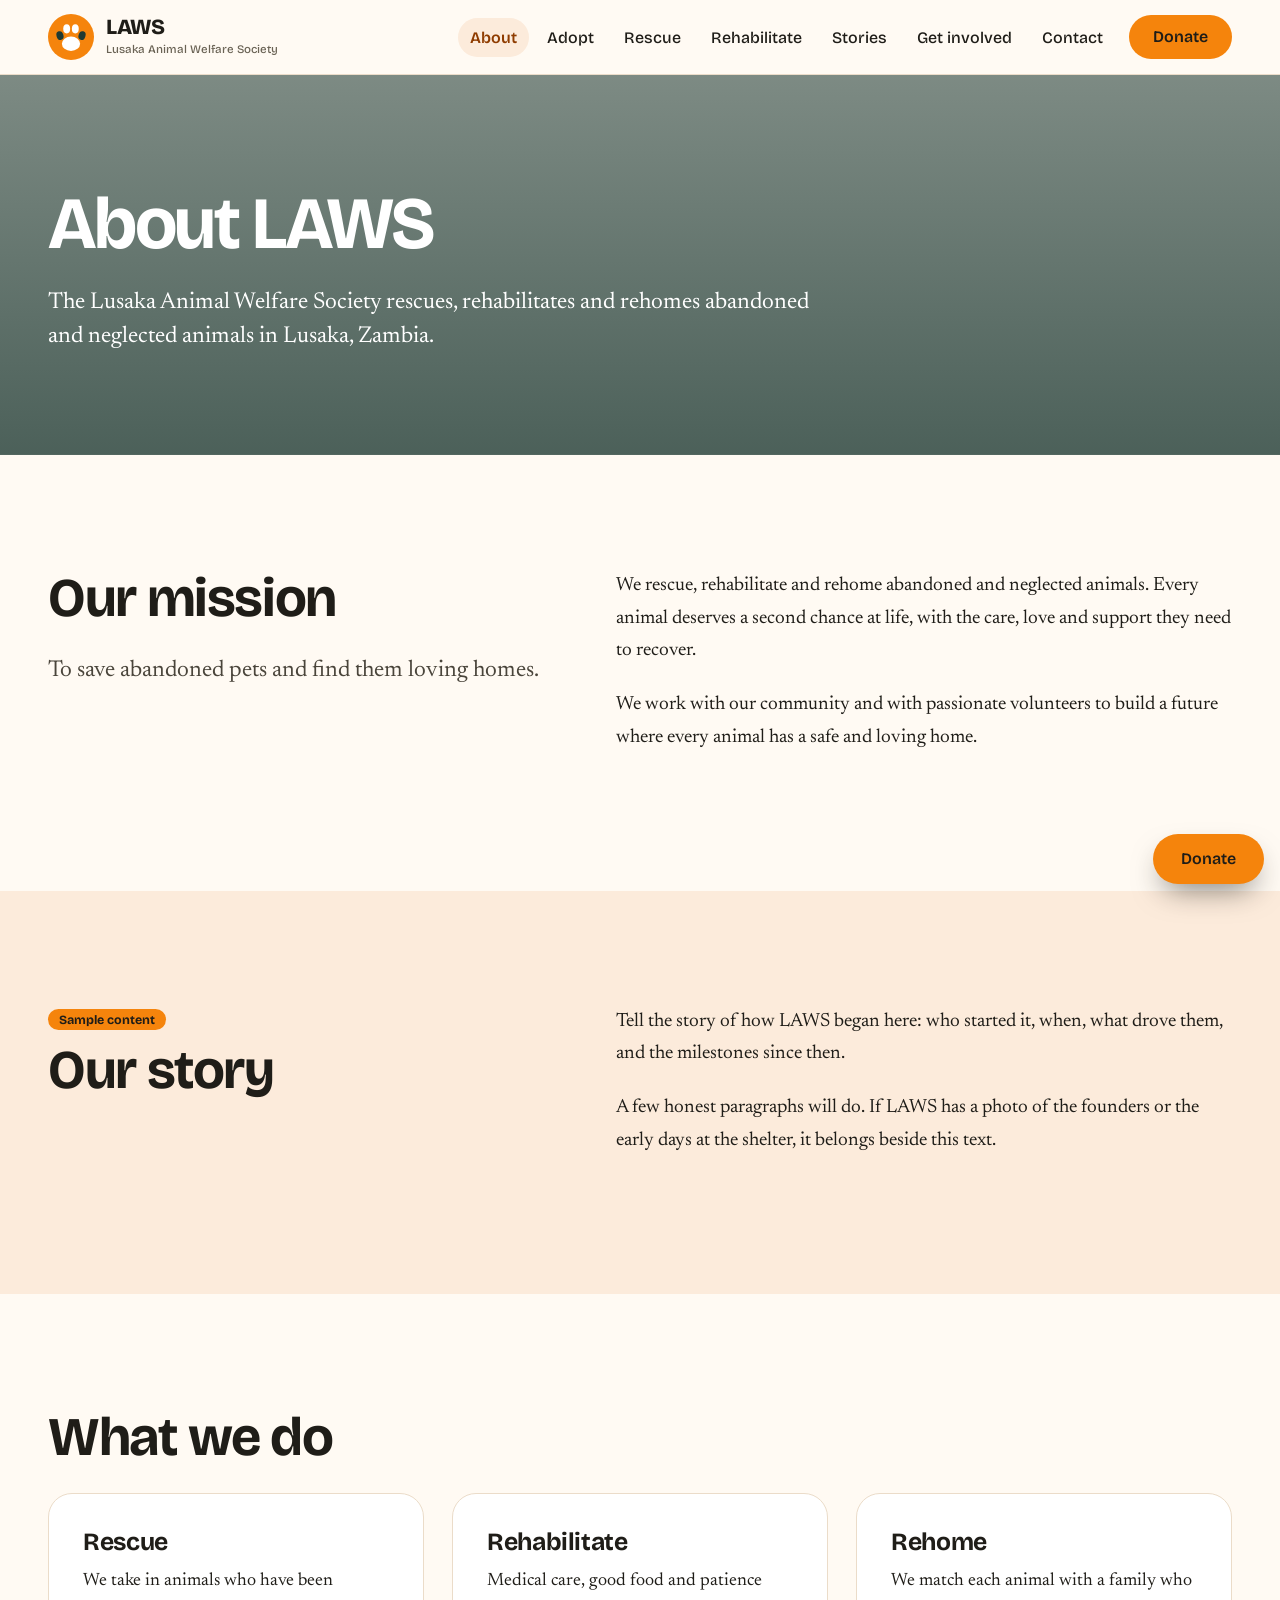
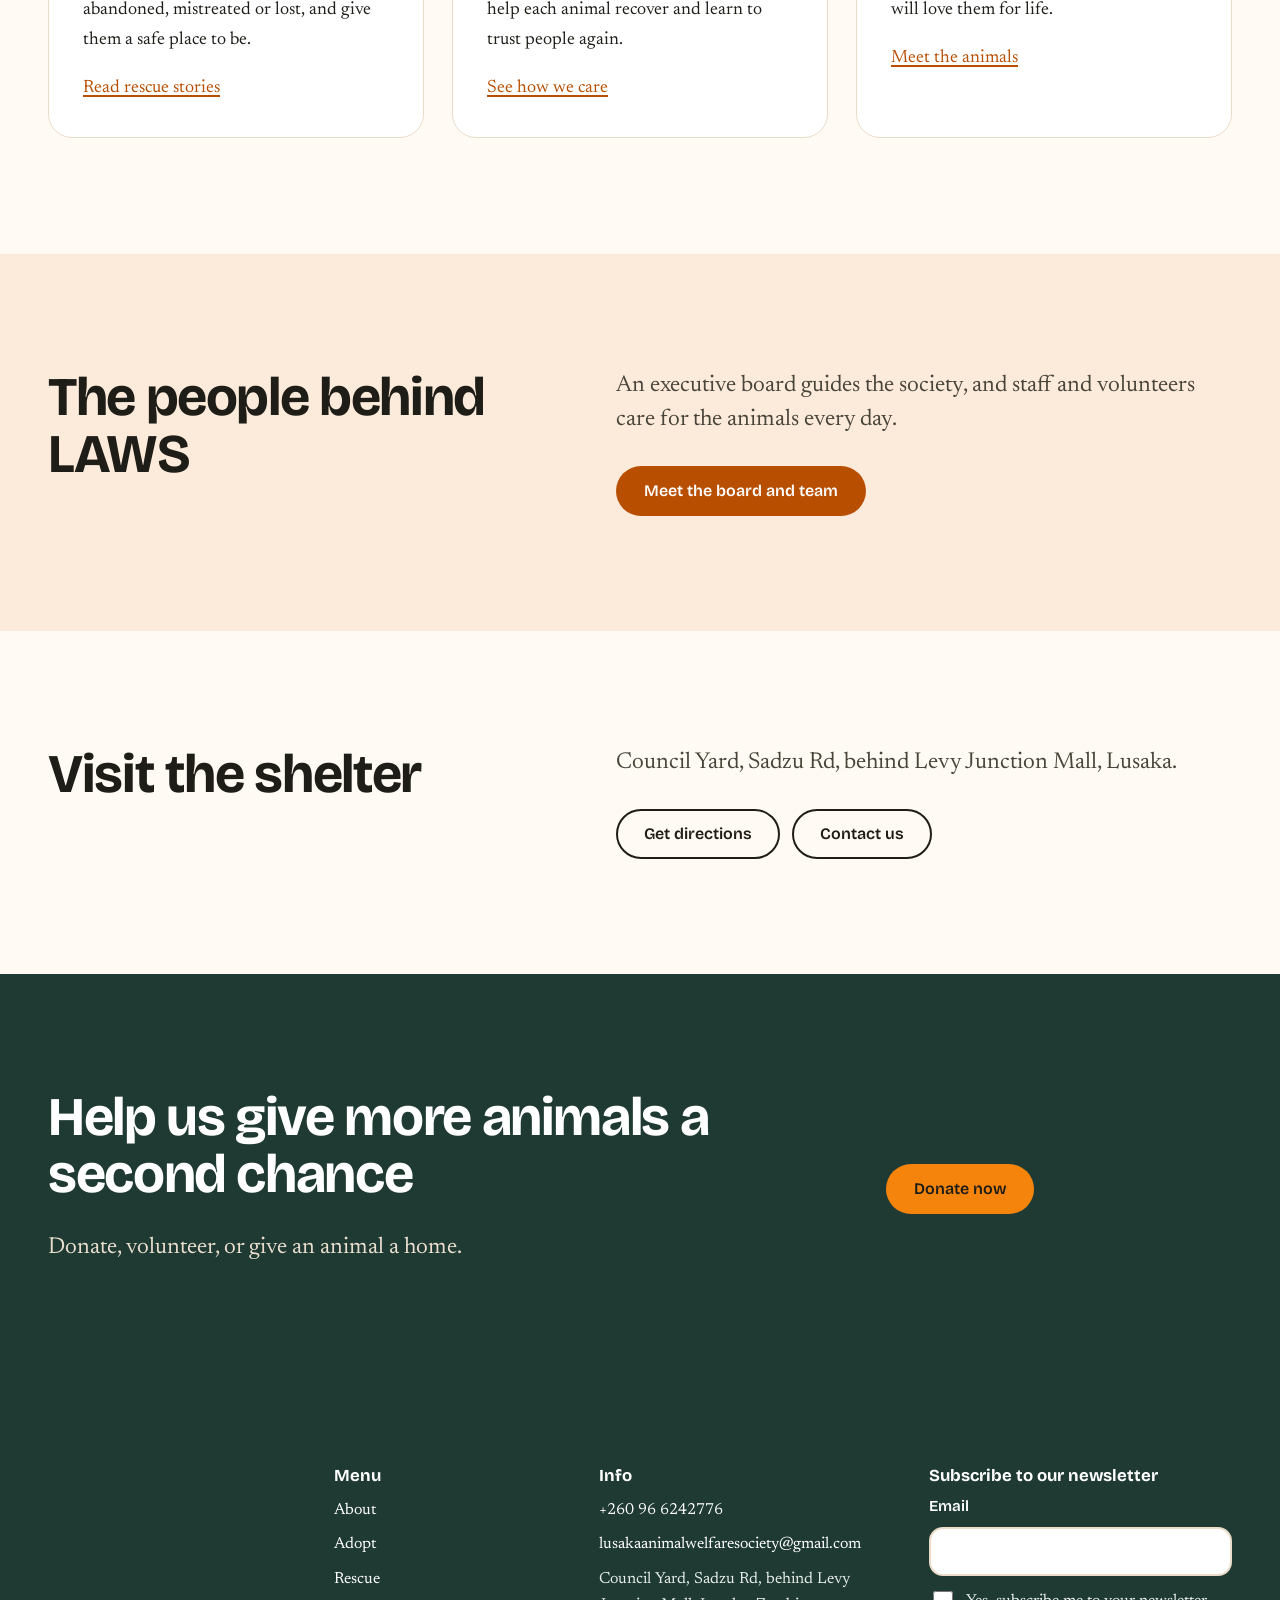
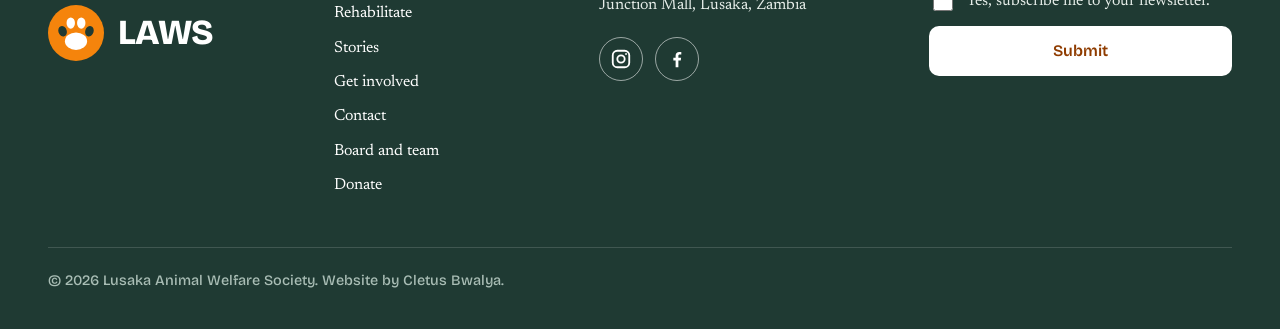
==== about.html @ becb423a "Add About page and cover photos" ====
<!doctype html>
<html lang="en">
<head>
<meta charset="utf-8">
<meta name="viewport" content="width=device-width, initial-scale=1">
<title>About us | Lusaka Animal Welfare Society</title>
<meta name="description" content="The Lusaka Animal Welfare Society rescues, rehabilitates and rehomes abandoned and neglected animals in Lusaka, Zambia. Read our mission and our story.">
<meta property="og:title" content="About us | Lusaka Animal Welfare Society">
<meta property="og:description" content="The Lusaka Animal Welfare Society rescues, rehabilitates and rehomes abandoned and neglected animals in Lusaka, Zambia. Read our mission and our story.">
<meta property="og:type" content="website">
<meta name="theme-color" content="#F5840C">
<link rel="icon" href="assets/favicon.svg" type="image/svg+xml">
<link rel="preconnect" href="https://fonts.googleapis.com">
<link rel="preconnect" href="https://fonts.gstatic.com" crossorigin>
<link href="https://fonts.googleapis.com/css2?family=Bricolage+Grotesque:opsz,wght@12..96,500;12..96,600;12..96,700;12..96,800&family=Newsreader:ital,opsz,wght@0,6..72,400;0,6..72,500;1,6..72,400&display=swap" rel="stylesheet">
<link rel="stylesheet" href="css/styles.css">
</head>
<body data-page="about">
<div id="site-header"></div>
<main id="main">
<div class="wrap page-head"><h1>About LAWS</h1>
<p class="lede">The Lusaka Animal Welfare Society rescues, rehabilitates and rehomes abandoned and neglected animals in Lusaka, Zambia.</p></div>

<section class="section"><div class="wrap about-grid">
  <div><h2>Our mission</h2><p class="lede">To save abandoned pets and find them loving homes.</p></div>
  <div class="prose">
    <p>We rescue, rehabilitate and rehome abandoned and neglected animals. Every animal deserves a second chance at life, with the care, love and support they need to recover.</p>
    <p>We work with our community and with passionate volunteers to build a future where every animal has a safe and loving home.</p>
  </div>
</div></section>

<section class="section tint"><div class="wrap about-grid">
  <div><span class="badge-demo">Sample content</span><h2>Our story</h2></div>
  <div class="prose">
    <p>Tell the story of how LAWS began here: who started it, when, what drove them, and the milestones since then.</p>
    <p>A few honest paragraphs will do. If LAWS has a photo of the founders or the early days at the shelter, it belongs beside this text.</p>
  </div>
</div></section>

<section class="section"><div class="wrap">
  <h2>What we do</h2>
  <div class="cards">
    <article class="card"><h3>Rescue</h3><p>We take in animals who have been abandoned, mistreated or lost, and give them a safe place to be.</p><p><a href="rescue.html">Read rescue stories</a></p></article>
    <article class="card"><h3>Rehabilitate</h3><p>Medical care, good food and patience help each animal recover and learn to trust people again.</p><p><a href="rehabilitate.html">See how we care</a></p></article>
    <article class="card"><h3>Rehome</h3><p>We match each animal with a family who will love them for life.</p><p><a href="adopt.html">Meet the animals</a></p></article>
  </div>
</div></section>

<section class="section tint"><div class="wrap about-grid">
  <div><h2>The people behind LAWS</h2></div>
  <div><p class="lede">An executive board guides the society, and staff and volunteers care for the animals every day.</p>
  <div class="btn-row"><a class="btn btn-primary" href="team.html">Meet the board and team</a></div></div>
</div></section>

<section class="section"><div class="wrap about-grid">
  <div><h2>Visit the shelter</h2></div>
  <div><p class="lede">Council Yard, Sadzu Rd, behind Levy Junction Mall, Lusaka.</p>
  <div class="btn-row"><a class="btn btn-ghost" href="https://maps.app.goo.gl/kT3uDbtKeD8PkwXx9" rel="noopener">Get directions</a>
  <a class="btn btn-ghost" href="contact.html">Contact us</a></div></div>
</div></section>

<section class="section band"><div class="wrap band-grid">
  <div><h2>Help us give more animals a second chance</h2><p class="lede">Donate, volunteer, or give an animal a home.</p></div>
  <div><a class="btn btn-sun" href="donate.html">Donate now</a></div>
</div></section>
</main>

<div id="site-footer"></div>
<script src="js/data.js"></script>
<script src="js/main.js"></script>
</body>
</html>
---- css/styles.css ----
/* LAWS website: palette taken from the LAWS logo (orange, warm cream, deep green), collar-tag motif */
:root{
  --ink:#1F1D18; --ink-2:#4A453B; --muted:#6A6355;
  --jac:#B84E00; --jac-d:#8F3C00; --jac-l:#F5A25A;
  --lilac:#FCEBDB; --paper:#FFFAF3; --line:#EBDCC9;
  --sun:#F5840C; --sun-d:#DB7208; --leaf:#1F3A33;
  --display:"Bricolage Grotesque",system-ui,-apple-system,"Segoe UI",sans-serif;
  --serif:"Newsreader",Georgia,"Times New Roman",serif;
  --wrap:1200px; --gut:clamp(20px,4vw,48px);
}
*,*::before,*::after{box-sizing:border-box}
html{scroll-behavior:smooth;-webkit-text-size-adjust:100%}
body{margin:0;background:var(--paper);color:var(--ink);font-family:var(--serif);font-size:1.125rem;line-height:1.65;-webkit-font-smoothing:antialiased}
img{max-width:100%;display:block}
a{color:var(--jac);text-underline-offset:.18em;text-decoration-thickness:1.5px}
a:hover{color:var(--jac-d)}
:focus-visible{outline:3px solid var(--sun);outline-offset:3px;border-radius:4px}
.skip{position:absolute;left:-999px;top:8px;background:var(--ink);color:#fff;padding:10px 16px;border-radius:8px;z-index:100}
.skip:focus{left:8px;color:#fff}
.wrap{width:min(100% - 2*var(--gut),var(--wrap));margin-inline:auto}
h1,h2,h3,h4{font-family:var(--display);font-weight:700;line-height:1.05;letter-spacing:-.025em;margin:0 0 .5em}
h1{font-size:clamp(2.6rem,7.5vw,6rem);letter-spacing:-.035em;line-height:.95}
h2{font-size:clamp(2rem,4.4vw,3.4rem)}
h3{font-size:clamp(1.25rem,2vw,1.55rem);letter-spacing:-.015em;line-height:1.15}
p{margin:0 0 1em}
.lede{font-size:clamp(1.2rem,1.8vw,1.45rem);line-height:1.5;color:var(--ink-2);max-width:38em}
.measure{max-width:20ch}
.muted{color:var(--muted)}

/* Buttons */
.btn{display:inline-flex;align-items:center;justify-content:center;gap:.5em;font:600 1rem/1 var(--display);padding:15px 26px;border-radius:999px;border:2px solid transparent;text-decoration:none;cursor:pointer;transition:background .2s,color .2s,transform .2s,border-color .2s}
.btn:active{transform:translateY(1px)}
.btn-primary{background:var(--jac);color:#fff}
.btn-primary:hover{background:var(--jac-d);color:#fff}
.btn-sun{background:var(--sun);color:var(--ink)}
.btn-sun:hover{background:var(--sun-d);color:var(--ink)}
.btn-ghost{border-color:var(--ink);color:var(--ink);background:transparent}
.btn-ghost:hover{background:var(--ink);color:#fff}
.btn-light{background:#fff;color:var(--jac-d)}
.btn-light:hover{background:var(--lilac);color:var(--jac-d)}
.btn-row{display:flex;flex-wrap:wrap;gap:12px;margin-top:28px}

/* Header */
.site-header{border-bottom:1px solid var(--line);background:var(--paper);position:relative;z-index:20}
.bar{display:flex;align-items:center;justify-content:space-between;gap:16px;padding-block:14px}
.brand{display:flex;align-items:center;gap:12px;text-decoration:none;color:var(--ink)}
.brand:hover{color:var(--ink)}
.brand-mark svg{width:42px;height:42px}
.brand-name{font:800 1.35rem/1 var(--display);letter-spacing:-.02em;display:flex;flex-direction:column}
.brand-name small{font:500 .72rem/1.3 var(--display);letter-spacing:0;color:var(--muted);margin-top:3px}
.nav{display:flex;align-items:center;gap:6px}
.nav a:not(.btn){font:500 1rem var(--display);color:var(--ink);text-decoration:none;padding:10px 12px;border-radius:999px}
.nav a:not(.btn):hover{background:var(--lilac)}
.nav a[aria-current="page"]:not(.btn){background:var(--lilac);color:var(--jac-d);font-weight:600}
.nav .btn{margin-left:8px;padding:12px 22px}
.nav-toggle{display:none;font:600 1rem var(--display);background:var(--lilac);color:var(--ink);border:0;border-radius:999px;padding:11px 20px;cursor:pointer}
@media(max-width:1120px){
  .nav-toggle{display:inline-block}
  .nav{display:none;position:absolute;left:0;right:0;top:100%;background:var(--paper);border-bottom:1px solid var(--line);flex-direction:column;align-items:stretch;padding:12px var(--gut) 24px;gap:2px}
  .nav.open{display:flex}
  .nav a:not(.btn){padding:14px 12px;font-size:1.1rem}
  .nav .btn{margin:10px 0 0}
}

/* Sections */
.section{padding-block:clamp(64px,9vw,120px)}
.tint{background:var(--lilac)}
.section-head{display:flex;flex-wrap:wrap;align-items:baseline;justify-content:space-between;gap:12px 32px;margin-bottom:36px}
.section-head h2{margin:0}
.section-head a{font:600 1rem var(--display)}
.page-head{padding-block:clamp(48px,7vw,96px) clamp(24px,4vw,48px)}
.page-head h1{font-size:clamp(2.4rem,6vw,4.6rem);margin-bottom:.35em}

/* Hero */
.hero{padding:clamp(40px,6vw,80px) 0 clamp(64px,8vw,110px);overflow:hidden}
.hero-grid{display:grid;gap:56px;grid-template-columns:1fr;align-items:center}
@media(min-width:960px){.hero-grid{grid-template-columns:1.3fr .7fr}}
.h-line{display:block;overflow:hidden;padding-bottom:.09em}
.h-line>span{display:inline-block;transform:translateY(105%);animation:rise .85s cubic-bezier(.2,.8,.2,1) forwards;animation-delay:calc(var(--i) * .13s)}
@keyframes rise{to{transform:none}}
.hero-tag{max-width:370px;width:100%;margin-inline:auto 0}
@media(max-width:959px){.hero-tag{margin-inline:auto}}
.tag-wrap{position:relative;padding-top:64px;transform-origin:50% 0;animation:swing 2.6s cubic-bezier(.3,.6,.4,1) .45s both}
.tag-wrap::before{content:"";position:absolute;top:0;left:50%;width:2px;height:70px;background:var(--ink-2);transform:translateX(-50%)}
@keyframes swing{0%{transform:rotate(-11deg)}28%{transform:rotate(6deg)}52%{transform:rotate(-3.5deg)}74%{transform:rotate(1.5deg)}100%{transform:rotate(-1.5deg)}}

/* Collar tags (animal cards) */
.tag{position:relative;display:block;background:#fff;border:1px solid var(--line);border-radius:26px;padding:34px 14px 20px;text-decoration:none;color:var(--ink);box-shadow:0 20px 40px -26px rgba(31,29,24,.45);transition:transform .35s cubic-bezier(.2,.8,.2,1),box-shadow .35s}
.tag::before{content:"";position:absolute;top:12px;left:50%;width:16px;height:16px;margin-left:-8px;border-radius:50%;background:var(--paper);border:1px solid var(--line);box-shadow:inset 0 1px 2px rgba(31,29,24,.18)}
.tag:hover{color:var(--ink);transform:rotate(0) translateY(-6px);box-shadow:0 30px 50px -24px rgba(31,29,24,.5)}
.tag-photo{aspect-ratio:4/5;border-radius:14px;overflow:hidden;background:var(--lilac)}
.tag-photo img{width:100%;height:100%;object-fit:cover;transition:transform .6s}
.tag:hover .tag-photo img{transform:scale(1.04)}
.tag-body{padding:16px 6px 0}
.tag-body h3{margin:0 0 4px;font-size:1.7rem}
.tag-meta{margin:0;font:500 .95rem/1.4 var(--display);color:var(--muted)}
.tag-line{margin:12px 0 0;font-size:1rem;line-height:1.5;color:var(--ink-2)}
.tag-grid{display:grid;gap:28px;grid-template-columns:repeat(auto-fill,minmax(240px,1fr));padding-top:8px}
.tag-grid .tag:nth-child(odd){transform:rotate(-1.1deg)}
.tag-grid .tag:nth-child(even){transform:rotate(1deg)}
.tag-grid .tag:hover{transform:rotate(0) translateY(-6px)}
.hero .tag{transform:none}

/* Journey */
.journey{list-style:none;margin:48px 0 0;padding:0;display:grid;gap:40px;grid-template-columns:repeat(auto-fit,minmax(260px,1fr))}
.journey li{border-top:3px solid var(--ink);padding-top:22px}
.j-num{display:block;font:800 4.6rem/1 var(--display);letter-spacing:-.05em;color:var(--jac-l);margin-bottom:10px}
.journey h3{font-size:1.9rem}
.journey a{font:600 1rem var(--display)}

/* Spotlight */
.spotlight{display:grid;gap:clamp(28px,5vw,72px);align-items:center}
@media(min-width:860px){.spotlight{grid-template-columns:.9fr 1.1fr}}
.spotlight-photo{border-radius:28px;overflow:hidden;aspect-ratio:1/1;background:var(--lilac)}
.spotlight-photo img{width:100%;height:100%;object-fit:cover}
.spotlight h2{margin-bottom:.4em}
.quote{font:italic 400 clamp(1.4rem,2.6vw,2rem)/1.35 var(--serif);color:var(--jac-d);margin:0 0 1em;max-width:28em}

/* Stats */
.stats{display:grid;gap:32px;grid-template-columns:repeat(auto-fit,minmax(200px,1fr));margin-top:32px}
.stat strong{display:block;font:800 clamp(2.6rem,5vw,4rem)/1 var(--display);letter-spacing:-.04em;color:var(--jac)}
.stat span{font:500 1rem var(--display);color:var(--ink-2)}

/* Band */
.band{background:var(--leaf);color:#fff}
.band h2,.band p{color:#fff}
.band .lede{color:#EADFCF}
.band-grid{display:grid;gap:32px;align-items:center}
@media(min-width:860px){.band-grid{grid-template-columns:1.4fr .6fr}}

/* Facebook */
.fb{display:grid;gap:36px}
@media(min-width:860px){.fb{grid-template-columns:1fr 1fr;align-items:start}}
.fb iframe{width:100%;height:640px;border:1px solid var(--line);border-radius:20px;background:#fff}

/* Adopt toolbar */
.toolbar{display:flex;flex-wrap:wrap;gap:16px 24px;align-items:center;margin-bottom:32px}
.search{flex:1 1 240px;max-width:360px}
.field{width:100%;font:500 1rem var(--display);color:var(--ink);background:#fff;border:2px solid var(--line);border-radius:14px;padding:13px 16px}
.field:focus{outline:none;border-color:var(--jac)}
textarea.field{font-family:var(--serif);font-size:1.1rem;min-height:150px;resize:vertical}
label.lbl{display:block;font:600 .95rem var(--display);margin-bottom:6px}
.chips{display:flex;flex-wrap:wrap;gap:8px}
.chip{font:600 .95rem var(--display);background:#fff;color:var(--ink);border:2px solid var(--line);border-radius:999px;padding:9px 18px;cursor:pointer}
.chip[aria-pressed="true"]{background:var(--ink);border-color:var(--ink);color:#fff}
.chip-static{background:var(--lilac);border-color:var(--lilac);cursor:default;display:inline-block;padding:6px 14px;font-size:.9rem}
.count{font:500 1rem var(--display);color:var(--muted);margin:0 0 20px}
.empty{padding:48px;border:2px dashed var(--line);border-radius:20px;text-align:center;color:var(--muted)}

/* Animal profile */
.crumb{font:500 .95rem var(--display);margin:0 0 20px}
.profile{display:grid;gap:clamp(28px,5vw,64px);padding-bottom:clamp(48px,7vw,96px)}
@media(min-width:960px){.profile{grid-template-columns:1.15fr .85fr;align-items:start}}
.gallery{position:relative}
.gallery-main{position:relative;aspect-ratio:4/3;border-radius:26px;overflow:hidden;background:var(--lilac)}
.gallery-main img{width:100%;height:100%;object-fit:cover}
.g-btn{position:absolute;top:50%;transform:translateY(-50%);width:48px;height:48px;border-radius:50%;border:0;background:rgba(255,255,255,.92);color:var(--ink);font:700 1.3rem var(--display);cursor:pointer;box-shadow:0 6px 18px -6px rgba(31,29,24,.5)}
.g-btn:hover{background:#fff}
.g-prev{left:14px}.g-next{right:14px}
.g-note{position:absolute;left:14px;bottom:14px;background:rgba(31,29,24,.78);color:#fff;font:500 .85rem var(--display);padding:6px 12px;border-radius:999px}
.thumbs{display:flex;gap:10px;margin-top:12px;flex-wrap:wrap}
.thumb{width:84px;height:64px;padding:0;border:3px solid transparent;border-radius:12px;overflow:hidden;cursor:pointer;background:var(--lilac)}
.thumb img{width:100%;height:100%;object-fit:cover}
.thumb[aria-current="true"]{border-color:var(--jac)}
.casefile{background:#fff;border:1px solid var(--line);border-radius:26px;padding:clamp(24px,3vw,36px);box-shadow:0 20px 40px -30px rgba(31,29,24,.45)}
@media(min-width:960px){.casefile{position:sticky;top:24px}}
.casefile h1{font-size:clamp(2.6rem,5vw,3.8rem);margin-bottom:.2em}
.casefile dl{margin:20px 0 24px;display:grid;grid-template-columns:auto 1fr;gap:0 20px}
.casefile dt,.casefile dd{padding:11px 0;border-top:1px solid var(--line);margin:0}
.casefile dt{font:600 .95rem var(--display);color:var(--muted)}
.casefile dd{font:500 1.05rem var(--display)}
.casefile .btn{width:100%;margin-bottom:10px}
.prose{max-width:62ch;font-size:1.2rem;line-height:1.7}
.prose p{margin-bottom:1.1em}
.story-block{padding-block:clamp(40px,6vw,80px)}

/* Cards used on content pages */
.cards{display:grid;gap:28px;grid-template-columns:repeat(auto-fit,minmax(300px,1fr))}
.card{background:#fff;border:1px solid var(--line);border-radius:24px;padding:clamp(24px,3vw,34px)}
.card h3{margin-bottom:.4em}
.card p:last-child{margin-bottom:0}
.card-photo{border-radius:16px;overflow:hidden;aspect-ratio:4/3;margin-bottom:20px;background:var(--lilac)}
.card-photo img{width:100%;height:100%;object-fit:cover}
.badge-demo{display:inline-block;background:var(--sun);color:var(--ink);font:700 .78rem var(--display);padding:3px 11px;border-radius:999px;margin-bottom:12px}
.rescue-item{display:grid;gap:clamp(24px,4vw,56px);padding-block:clamp(32px,5vw,56px);border-top:1px solid var(--line);align-items:start}
@media(min-width:860px){.rescue-item{grid-template-columns:.8fr 1.2fr}}
.rescue-item .card-photo{aspect-ratio:1/1;margin:0}
.rescue-item h2{font-size:clamp(1.7rem,3vw,2.4rem)}
.steps{list-style:none;margin:0;padding:0;counter-reset:s}
.steps li{counter-increment:s;display:grid;grid-template-columns:64px 1fr;gap:8px 20px;padding-block:28px;border-top:1px solid var(--line)}
.steps li::before{content:counter(s);font:800 2.6rem/1 var(--display);color:var(--jac-l)}
.steps h3{margin:0 0 6px}
.steps p{margin:0;max-width:56ch}
.person{text-align:left}
.avatar{aspect-ratio:1/1;border-radius:20px;background:var(--lilac);overflow:hidden;margin-bottom:16px}
.avatar img{width:100%;height:100%;object-fit:cover}

/* Donate */
.pay{display:grid;gap:28px;grid-template-columns:repeat(auto-fit,minmax(320px,1fr));align-items:start}
.rows{margin:0;padding:0;list-style:none}
.rows li{display:flex;flex-wrap:wrap;gap:6px 16px;align-items:center;justify-content:space-between;padding:13px 0;border-top:1px solid var(--line)}
.rows .k{font:600 .95rem var(--display);color:var(--muted);flex:0 0 130px}
.rows .v{font:500 1.05rem var(--display);flex:1 1 150px;word-break:break-word}
.copy{font:600 .85rem var(--display);background:var(--lilac);color:var(--jac-d);border:0;border-radius:999px;padding:7px 14px;cursor:pointer}
.copy:hover{background:var(--line)}

/* Contact */
.map{border:0;width:100%;height:420px;border-radius:24px;background:var(--lilac)}
.form{display:grid;gap:18px}

/* Before / after */
.ba{position:relative;aspect-ratio:4/3;border-radius:22px;overflow:hidden;background:var(--lilac);--pos:50%;touch-action:pan-y}
.ba img{position:absolute;inset:0;width:100%;height:100%;object-fit:cover}
.ba .ba-before{clip-path:inset(0 calc(100% - var(--pos)) 0 0)}
.ba input{position:absolute;inset:0;width:100%;height:100%;margin:0;opacity:0;cursor:ew-resize}
.ba-line{position:absolute;top:0;bottom:0;left:var(--pos);width:3px;background:#fff;transform:translateX(-50%);pointer-events:none;box-shadow:0 0 0 1px rgba(31,29,24,.25)}
.ba-line::after{content:"";position:absolute;top:50%;left:50%;width:44px;height:44px;margin:-22px 0 0 -22px;border-radius:50%;background:#fff;box-shadow:0 6px 16px -4px rgba(31,29,24,.5)}
.ba-label{position:absolute;bottom:14px;background:rgba(31,29,24,.78);color:#fff;font:600 .85rem var(--display);padding:5px 12px;border-radius:999px;pointer-events:none}
.ba-l{left:14px}.ba-r{right:14px}
.ba:focus-within{outline:3px solid var(--sun);outline-offset:3px}

/* Footer */
.site-footer{background:var(--ink);color:#E6EDE9;padding-block:64px 40px;font-size:1rem}
.site-footer a{color:#fff}
.foot{display:grid;gap:40px;grid-template-columns:repeat(auto-fit,minmax(220px,1fr))}
.foot h4{font-size:1.05rem;color:#fff;margin-bottom:12px;letter-spacing:0}
.foot ul{list-style:none;margin:0;padding:0;display:grid;gap:6px}
.foot p{margin:0 0 .6em}
.legal{margin-top:48px;padding-top:24px;border-top:1px solid rgba(255,255,255,.15);font:500 .9rem var(--display);color:#A9BDB5}

/* Floating donate */
.fab{position:fixed;right:16px;bottom:16px;z-index:30;box-shadow:0 14px 30px -10px rgba(31,29,24,.6)}

@media(prefers-reduced-motion:reduce){
  html{scroll-behavior:auto}
  .h-line>span{transform:none;animation:none}
  .tag-wrap{animation:none}
  .tag,.tag-photo img,.btn{transition:none}
}
@media print{.site-header,.fab,.site-footer{display:none}}

/* Spacing fixes */
.crumb{padding-top:28px}
.casefile .chip-static{margin-bottom:14px}

/* Review fixes: smaller floating button on phones, calmer footer links, tidier contact rows */
.foot a{text-decoration:none}
.foot a:hover{text-decoration:underline}
@media(max-width:600px){
  .fab{padding:11px 20px;font-size:.95rem;right:12px;bottom:12px}
  .rows .k{flex-basis:100%}
  .rows .v{font-size:.98rem}
}

/* Footer rebuilt to match the original site's structure: logo, menu, info, social icons, newsletter, photo background */
.brand-mark img{width:46px;height:46px;border-radius:50%;object-fit:cover;display:block}
.site-footer{background-color:var(--ink);background-size:cover;background-position:center}
.foot2{display:grid;gap:36px 48px;grid-template-columns:1fr}
@media(min-width:760px){.foot2{grid-template-columns:1.1fr 1fr 1.3fr 1.4fr}}
.foot-brand{display:flex;align-items:center;gap:14px}
.foot-brand img{width:56px;height:56px;border-radius:50%;object-fit:cover}
.foot-brand strong{font:800 2.2rem/1 var(--display);letter-spacing:-.02em;color:#fff}
.site-footer h4{font-size:1.05rem;color:#fff;margin-bottom:12px;letter-spacing:0}
.site-footer ul{list-style:none;margin:0;padding:0;display:grid;gap:8px}
.menu-list{grid-template-columns:1fr 1fr;gap:8px 20px!important}
@media(min-width:760px){.menu-list{grid-template-columns:1fr!important}}
.social{display:flex;gap:12px;margin-top:18px}
.social a{width:44px;height:44px;border:1.5px solid rgba(255,255,255,.55);border-radius:50%;display:inline-flex;align-items:center;justify-content:center;color:#fff;text-decoration:none}
.social a:hover{background:#fff;color:var(--ink);text-decoration:none}
.news{display:grid;gap:12px}
.news .lbl{color:#fff;margin:0}
.check{display:flex;gap:10px;align-items:flex-start;font-size:1rem;color:#E6EDE9}
.check input{width:20px;height:20px;margin-top:3px;flex:none}
.news .btn{border-radius:10px}
.site-footer a:not(.btn){text-decoration:none}
.site-footer a:not(.btn):hover{text-decoration:underline}

/* Footer on brand green */
.site-footer{background-color:var(--leaf)}
.band .btn-sun{color:var(--ink)}

/* Cover photos */
.hero--cover{background-size:cover;background-position:center 30%;color:#fff}
.hero--cover h1,.hero--cover .lede{color:#fff}
.hero--cover .btn-ghost{border-color:#fff;color:#fff}
.hero--cover .btn-ghost:hover{background:#fff;color:var(--ink)}
.hero--cover .btn-primary{background:var(--sun);color:var(--ink)}
.hero--cover .btn-primary:hover{background:var(--sun-d);color:var(--ink)}
.cover-band{background-size:cover;background-position:center 30%;color:#fff}
.cover-band .page-head{padding-block:clamp(56px,9vw,120px) clamp(40px,6vw,80px)}
.cover-band h1,.cover-band .lede{color:#fff}
.cover-band .lede{max-width:34em}

/* About page */
.about-grid{display:grid;gap:clamp(24px,5vw,72px);align-items:start}
@media(min-width:860px){.about-grid{grid-template-columns:.9fr 1.1fr}}
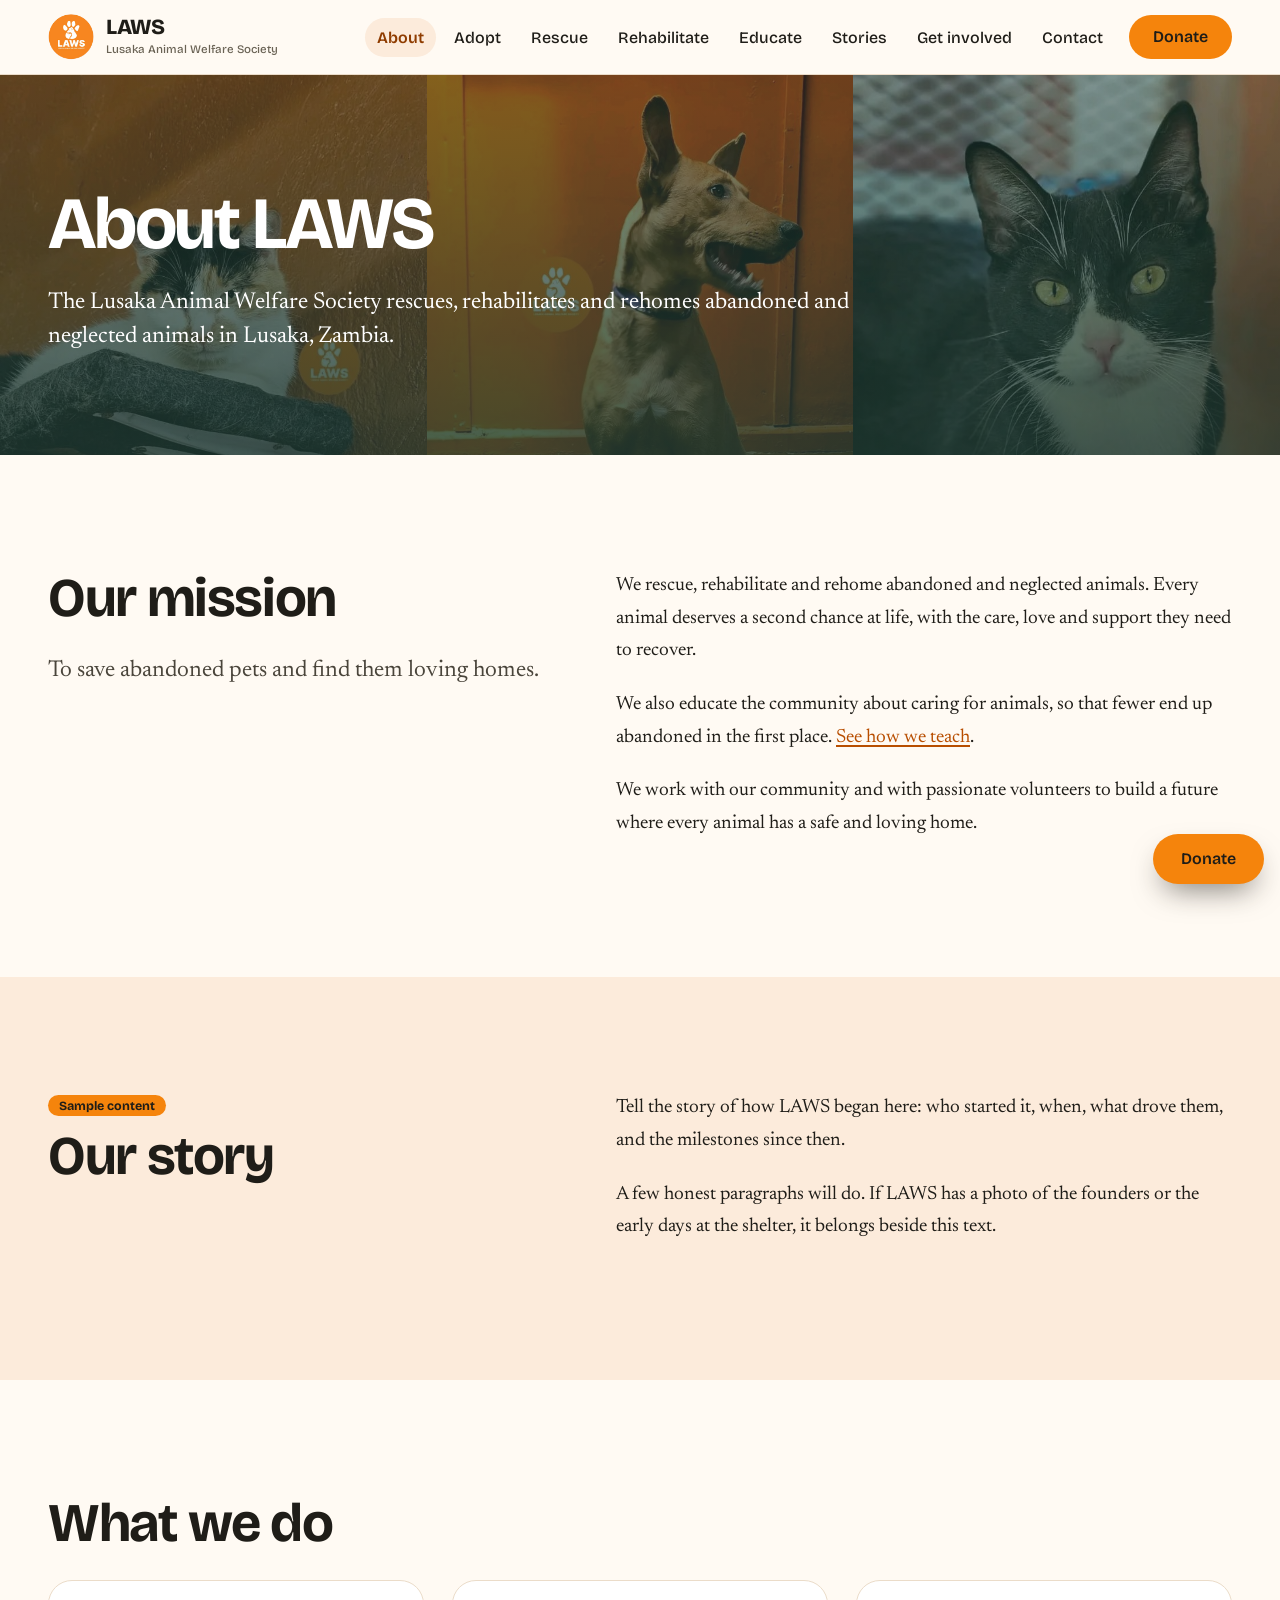
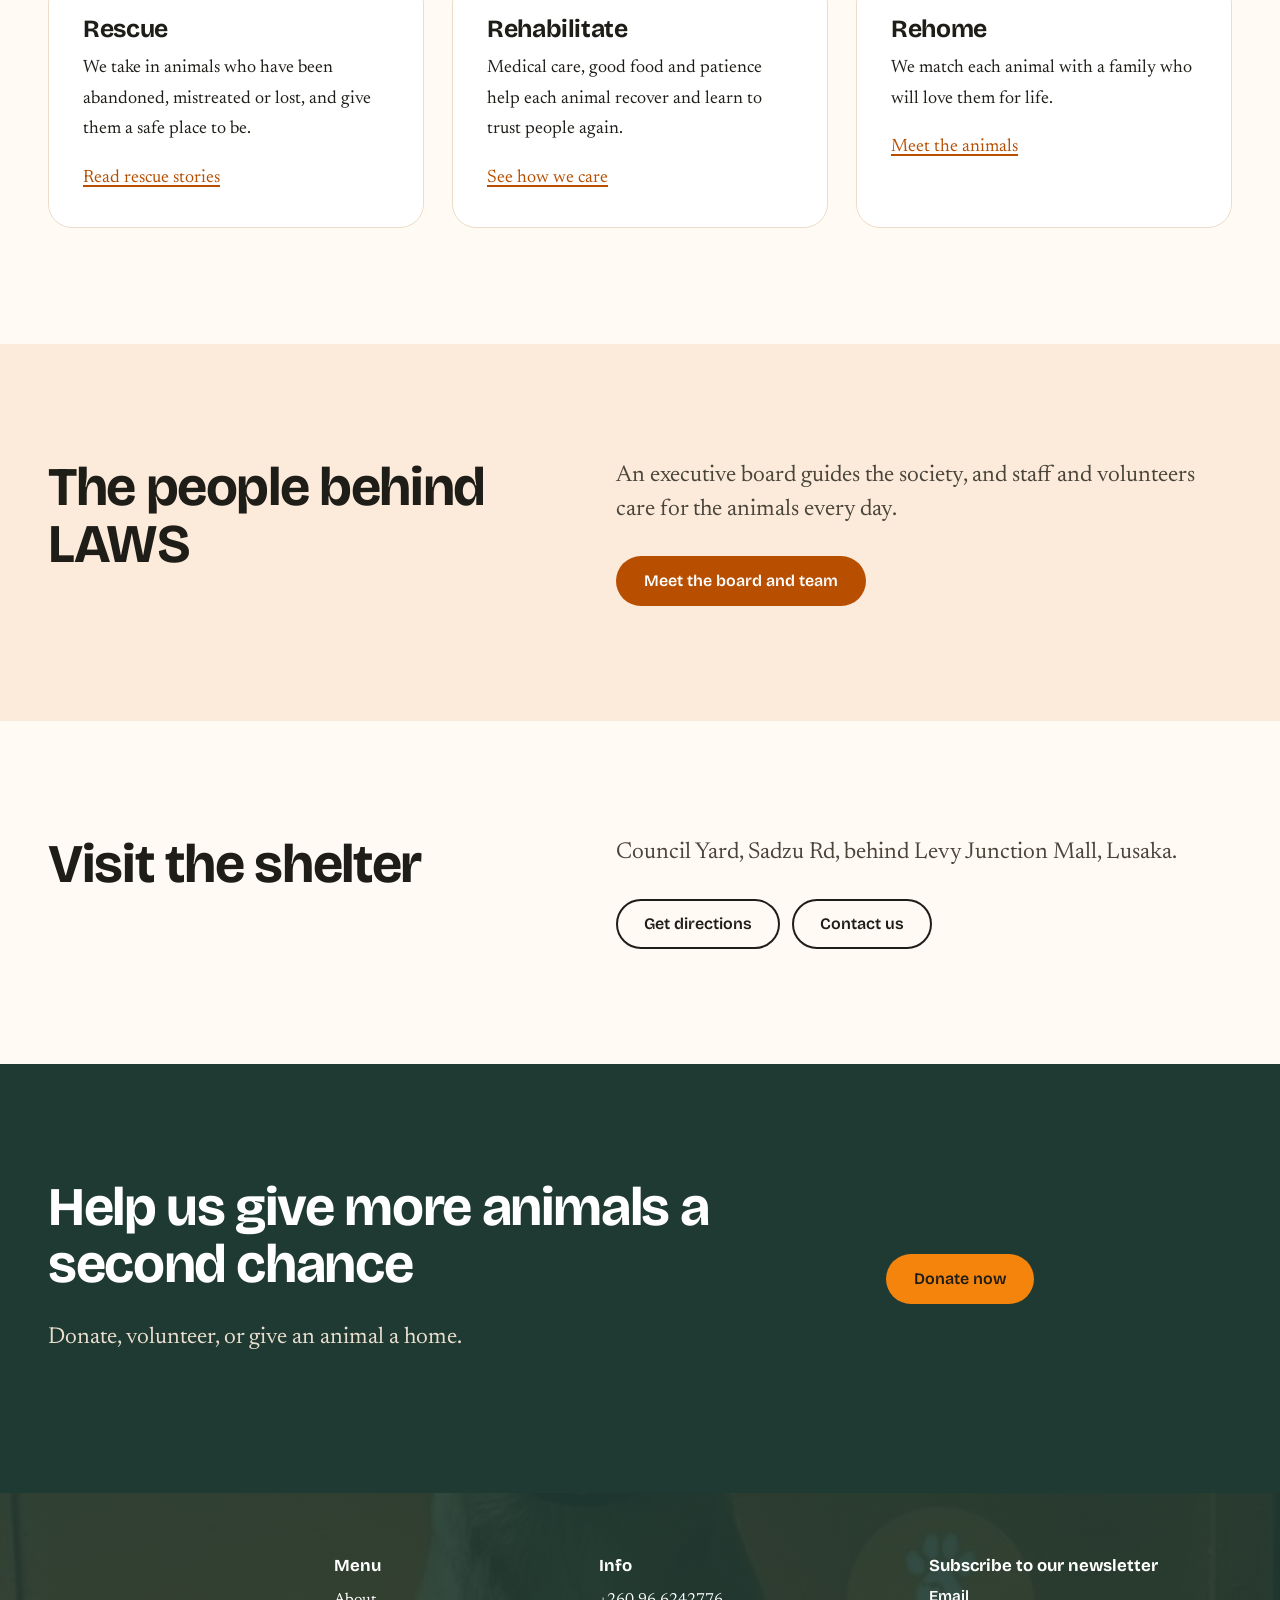
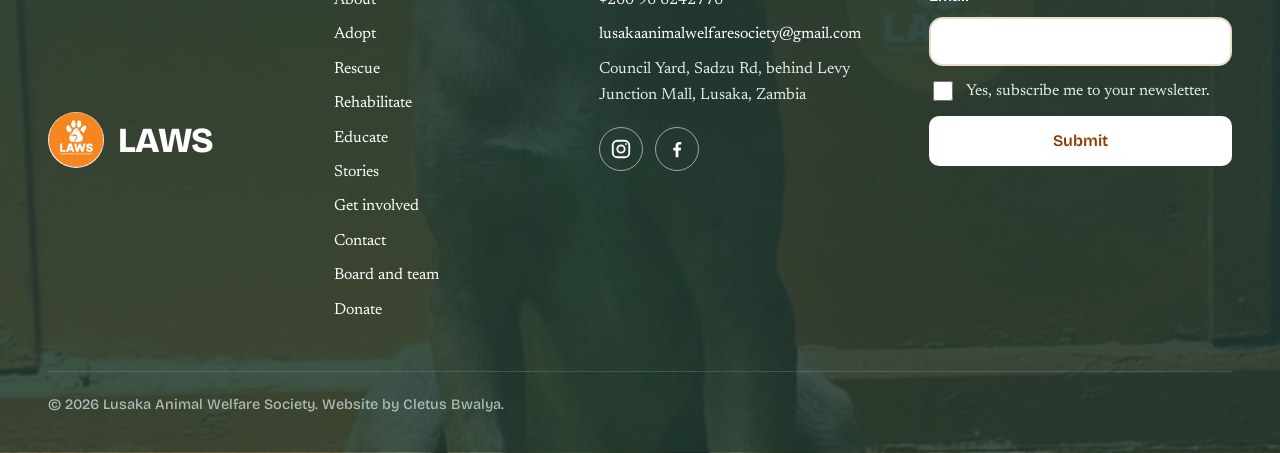
==== commit 59bf36c0: "Educate page: real school-visit story and photos" ====
--- a/about.html
+++ b/about.html
@@ -25,6 +25,7 @@
   <div><h2>Our mission</h2><p class="lede">To save abandoned pets and find them loving homes.</p></div>
   <div class="prose">
     <p>We rescue, rehabilitate and rehome abandoned and neglected animals. Every animal deserves a second chance at life, with the care, love and support they need to recover.</p>
+    <p>We also educate the community about caring for animals, so that fewer end up abandoned in the first place. <a href="educate.html">See how we teach</a>.</p>
     <p>We work with our community and with passionate volunteers to build a future where every animal has a safe and loving home.</p>
   </div>
 </div></section>
--- a/css/styles.css
+++ b/css/styles.css
@@ -294,3 +294,85 @@
 /* About page */
 .about-grid{display:grid;gap:clamp(24px,5vw,72px);align-items:start}
 @media(min-width:860px){.about-grid{grid-template-columns:.9fr 1.1fr}}
+
+/* ---- Design review pass ---- */
+/* Page covers: a strip of photos */
+.cover-band{position:relative;overflow:hidden;background:var(--leaf)}
+.cover-strip{position:absolute;inset:0;display:flex}
+.cover-strip img{flex:1 1 0;min-width:0;height:100%;object-fit:cover;object-position:center 30%;display:block}
+.cover-strip::after{content:"";position:absolute;inset:0;background:linear-gradient(180deg,rgba(31,58,51,.55),rgba(31,58,51,.82))}
+.cover-band .page-head{position:relative;z-index:1}
+@media(max-width:700px){.cover-strip img:nth-child(n+3){display:none}}
+
+/* Hero: bigger photo, stronger headline */
+.hero-grid{gap:clamp(32px,5vw,72px)}
+@media(min-width:960px){.hero-grid{grid-template-columns:1.1fr .9fr}}
+.hero-tag{max-width:460px}
+.hero .lede{font-size:clamp(1.25rem,2vw,1.6rem);max-width:30em}
+.hero .btn-primary{padding:19px 34px;font-size:1.1rem}
+.hero .btn-ghost{padding:15px 24px;font-size:.95rem}
+.hero{padding-block:clamp(56px,8vw,112px) clamp(72px,10vw,140px)}
+
+/* Reading comfort */
+p{line-height:1.7}
+.rescue-item p,.about-grid p,.page-head .lede{max-width:62ch}
+.tag-line,.tag-meta{color:var(--ink-2)}
+
+/* Journey as one component with photos */
+.journey{gap:clamp(20px,3vw,40px)}
+.journey li{border-top:0;padding:0 0 28px;background:#fff;border:1px solid var(--line);border-radius:26px;display:flex;flex-direction:column;position:relative}
+.journey h3,.journey p,.journey a{margin-inline:26px}
+.journey h3{margin-top:22px}
+.journey p{color:var(--ink-2);flex:1}
+.journey a{margin-top:14px}
+.j-photo{position:relative;aspect-ratio:4/3;background:var(--lilac)}
+.j-photo img{width:100%;height:100%;object-fit:cover;display:block}
+.j-photo .j-num{position:absolute;left:18px;bottom:-14px;margin:0;color:#fff;font-size:4.2rem;text-shadow:0 2px 18px rgba(31,29,24,.55)}
+.journey li:not(:last-child)::after{content:"\2192";position:absolute;top:calc(37% - 18px);right:-26px;width:36px;height:36px;border-radius:50%;background:var(--sun);color:var(--ink);display:none;align-items:center;justify-content:center;font:700 1.2rem var(--display);z-index:2}
+@media(min-width:900px){.journey li:not(:last-child)::after{display:flex}}
+
+/* Latest from the shelter: photo grid */
+.shelter-grid{display:grid;gap:14px;grid-template-columns:repeat(2,1fr)}
+@media(min-width:860px){.shelter-grid{grid-template-columns:repeat(4,1fr);grid-auto-rows:240px}
+  .shot-0{grid-column:span 2}.shot-5{grid-column:span 2}}
+.shot{margin:0;position:relative;border-radius:20px;overflow:hidden;background:var(--lilac);min-height:180px}
+.shot img{width:100%;height:100%;object-fit:cover;display:block;transition:transform .6s}
+.shot:hover img{transform:scale(1.05)}
+.shot figcaption{position:absolute;left:0;right:0;bottom:0;padding:34px 16px 14px;color:#fff;font:600 .95rem var(--display);background:linear-gradient(transparent,rgba(31,29,24,.7))}
+
+/* Donation closer */
+.give{position:relative;overflow:hidden;color:#fff;background:var(--leaf);text-align:center}
+.give-photos{position:absolute;inset:0;display:flex;opacity:.55}
+.give-photos img{flex:1 1 0;min-width:0;height:100%;object-fit:cover;object-position:center 30%}
+.give::before{content:"";position:absolute;inset:0;z-index:1;background:linear-gradient(rgba(31,58,51,.55),rgba(31,58,51,.85))}
+.give-inner{position:relative;z-index:2;padding-block:clamp(88px,13vw,180px)}
+.give h2{color:#fff;font-size:clamp(2.4rem,6vw,4.8rem);max-width:14em;margin-inline:auto}
+.give .lede{color:#F3EADB;margin-inline:auto;text-align:center}
+.give .btn-lg{margin-top:12px;padding:21px 44px;font-size:1.2rem}
+.give .btn-sun{color:var(--ink)}
+.j-photo{overflow:hidden}
+.j-photo img{position:absolute;inset:0}
+.j-photo .j-num{z-index:1}
+
+/* Live Facebook posts */
+.fb-grid{display:grid;gap:18px;grid-template-columns:repeat(2,1fr)}
+@media(min-width:760px){.fb-grid{grid-template-columns:repeat(3,1fr);gap:22px}}
+.fb-card{display:flex;flex-direction:column;background:#fff;border:1px solid var(--line);border-radius:22px;overflow:hidden;text-decoration:none;color:var(--ink);transition:transform .3s,box-shadow .3s}
+.fb-card:hover{color:var(--ink);transform:translateY(-5px);box-shadow:0 24px 40px -26px rgba(31,29,24,.5)}
+.fb-photo{aspect-ratio:1/1;background:var(--lilac);overflow:hidden}
+.fb-photo img{width:100%;height:100%;object-fit:cover;display:block;transition:transform .6s}
+.fb-card:hover .fb-photo img{transform:scale(1.05)}
+.fb-body{padding:16px 18px 20px;display:flex;flex-direction:column;gap:8px;flex:1}
+.fb-body time{font:600 .8rem var(--display);letter-spacing:.04em;text-transform:uppercase;color:var(--muted)}
+.fb-body p{margin:0;font-size:.98rem;line-height:1.55;color:var(--ink-2);display:-webkit-box;-webkit-line-clamp:3;-webkit-box-orient:vertical;overflow:hidden}
+.fb-more{margin-top:auto;font:600 .92rem var(--display);color:var(--jac-d)}
+@media(max-width:560px){.fb-body{padding:12px 14px 16px}.fb-body p{font-size:.9rem;-webkit-line-clamp:4}}
+
+.j-photo{border-radius:25px 25px 0 0}
+
+/* Education page */
+.journey.plain li::after{display:none!important}
+.muted-note{font:500 .9rem var(--display);color:var(--muted)}
+.proverb{margin:56px 0 0;text-align:center}
+.proverb blockquote{margin:0;font:italic 400 clamp(1.8rem,4vw,3rem)/1.2 var(--serif);color:var(--jac-d)}
+.proverb figcaption{margin-top:10px;font:500 1.05rem var(--display);color:var(--ink-2)}
